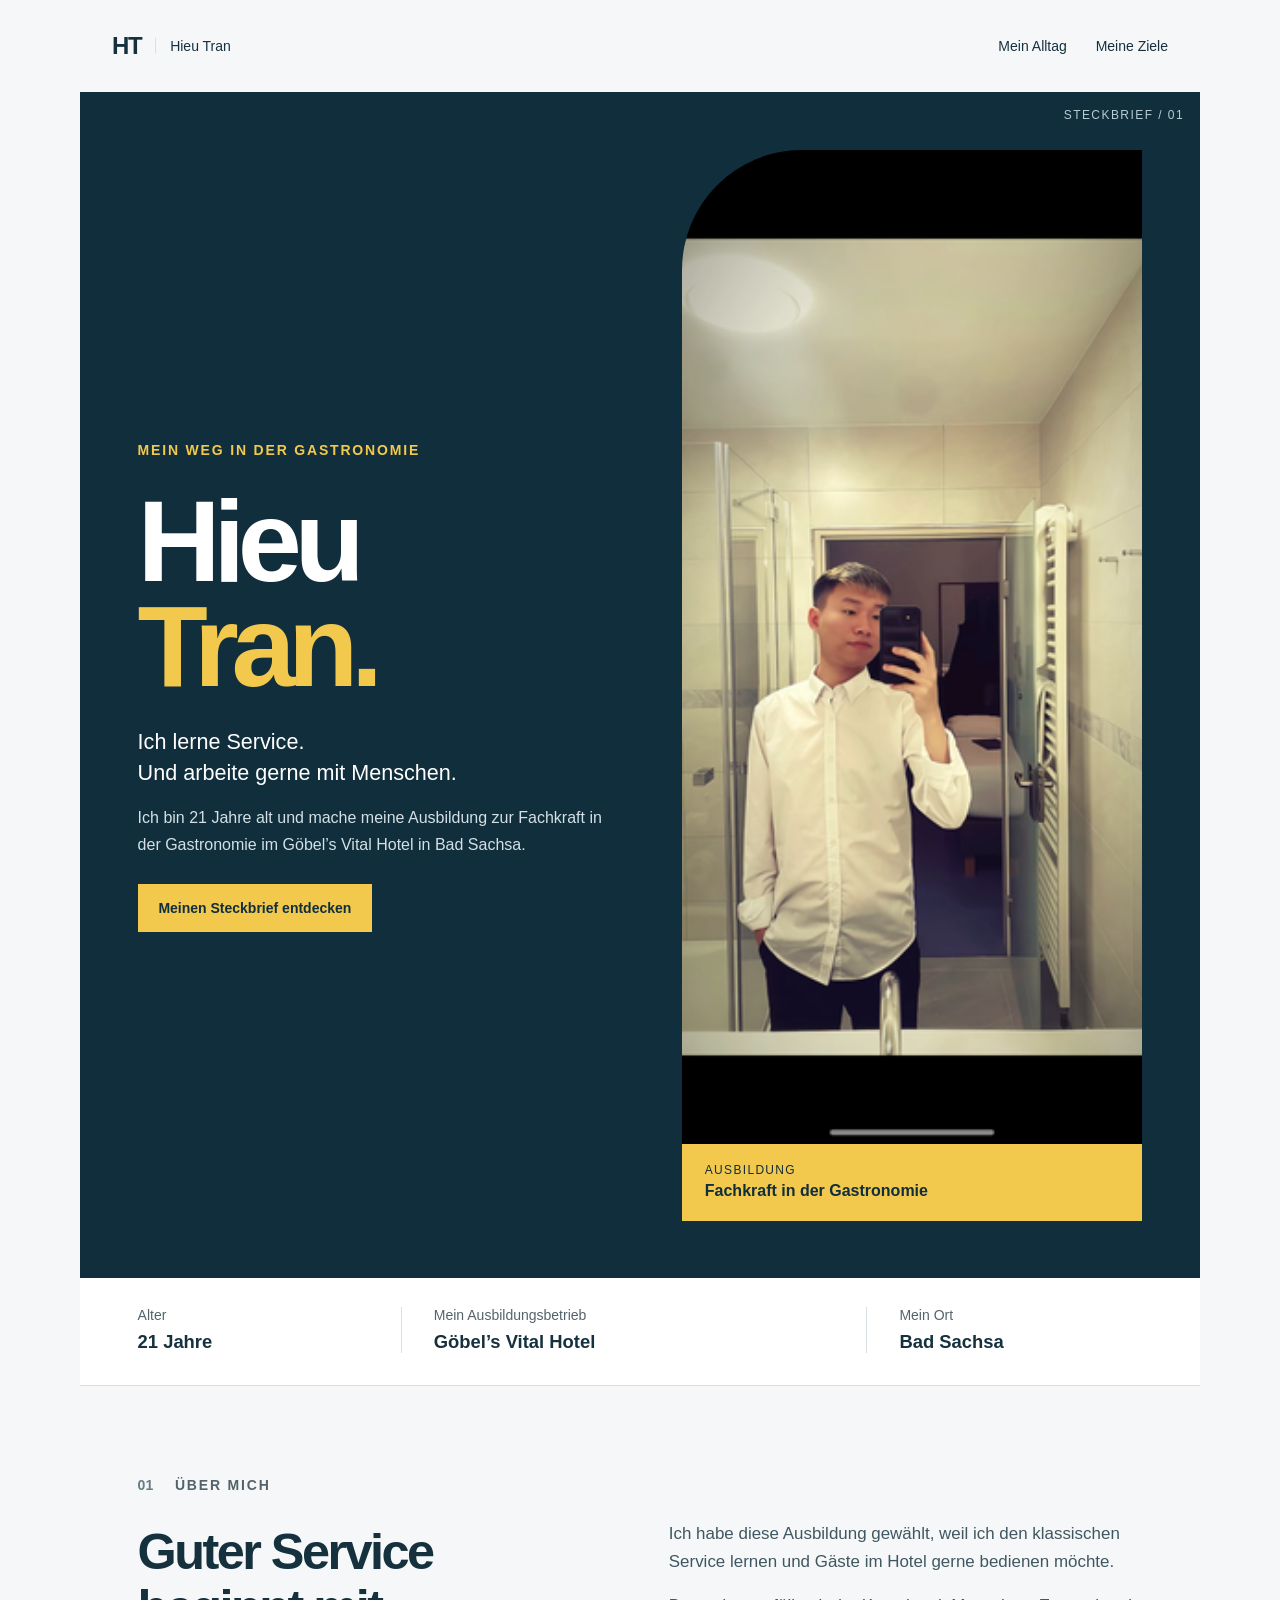
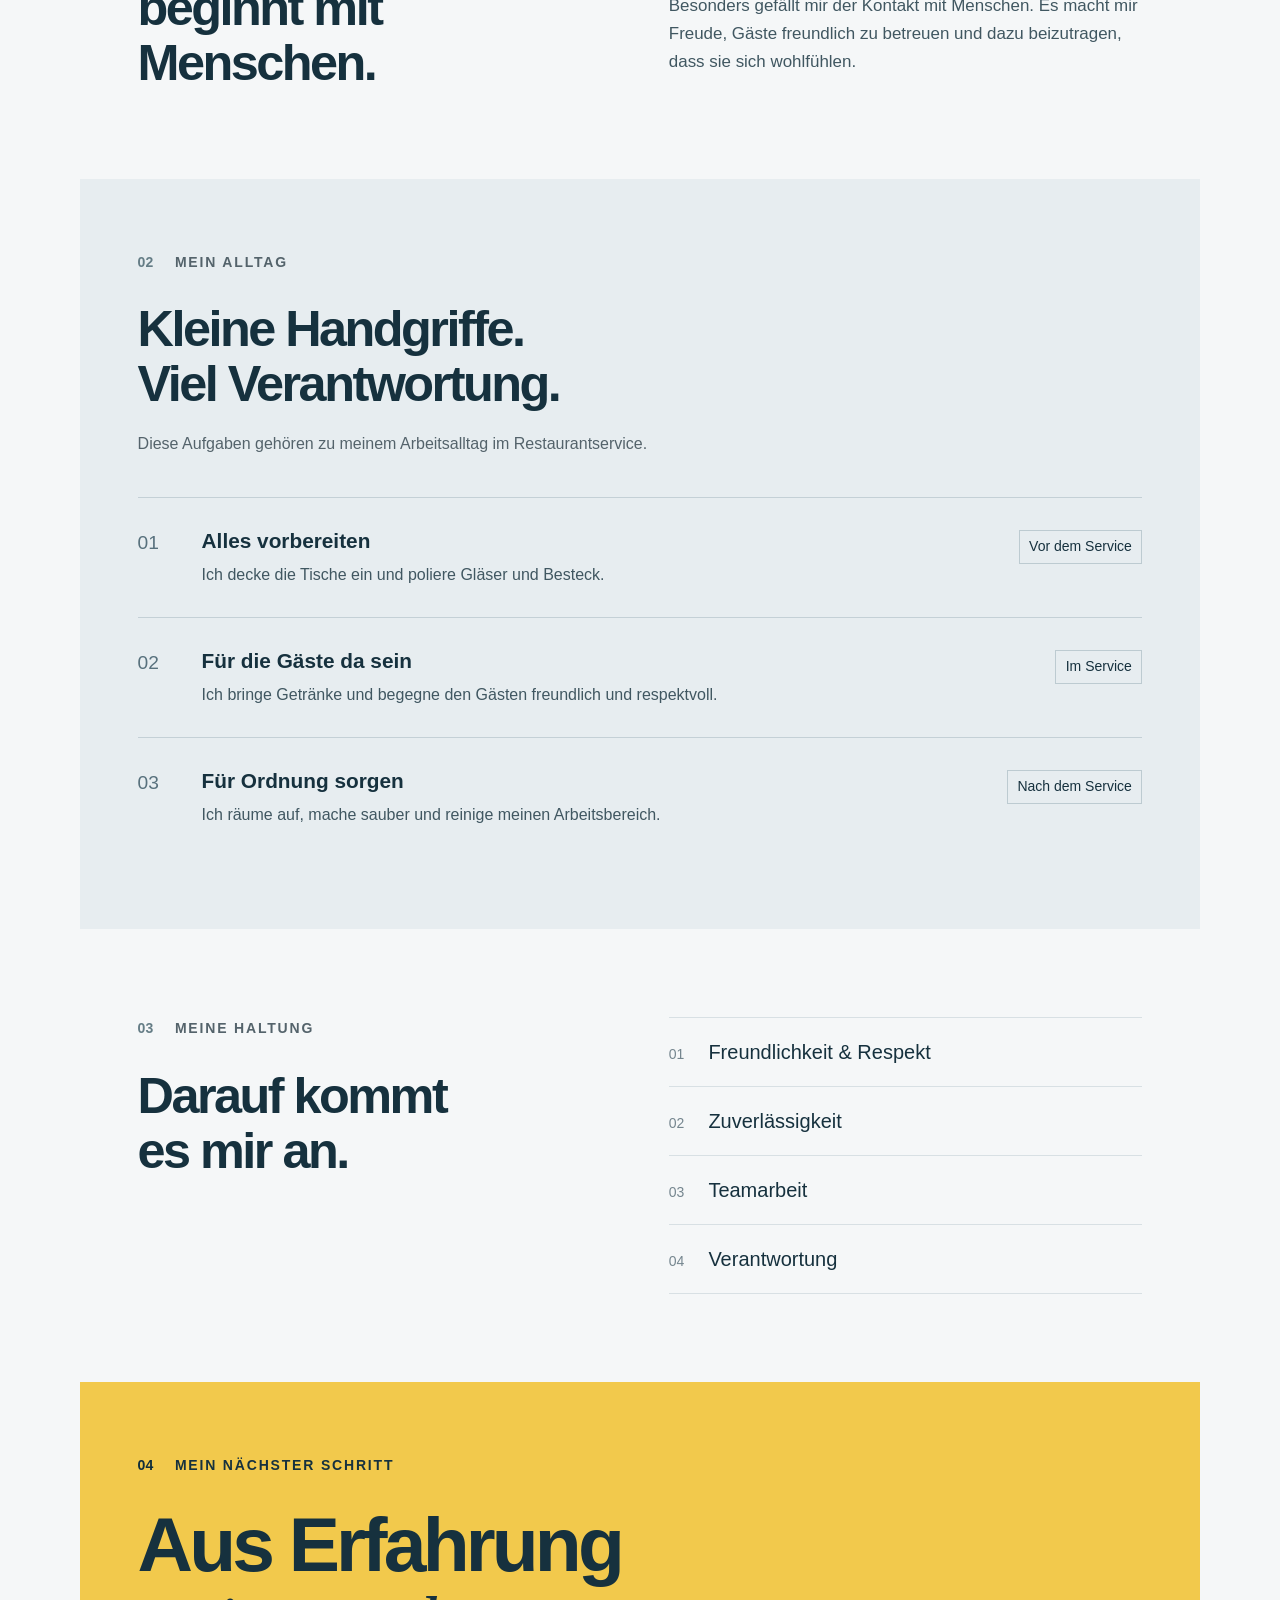
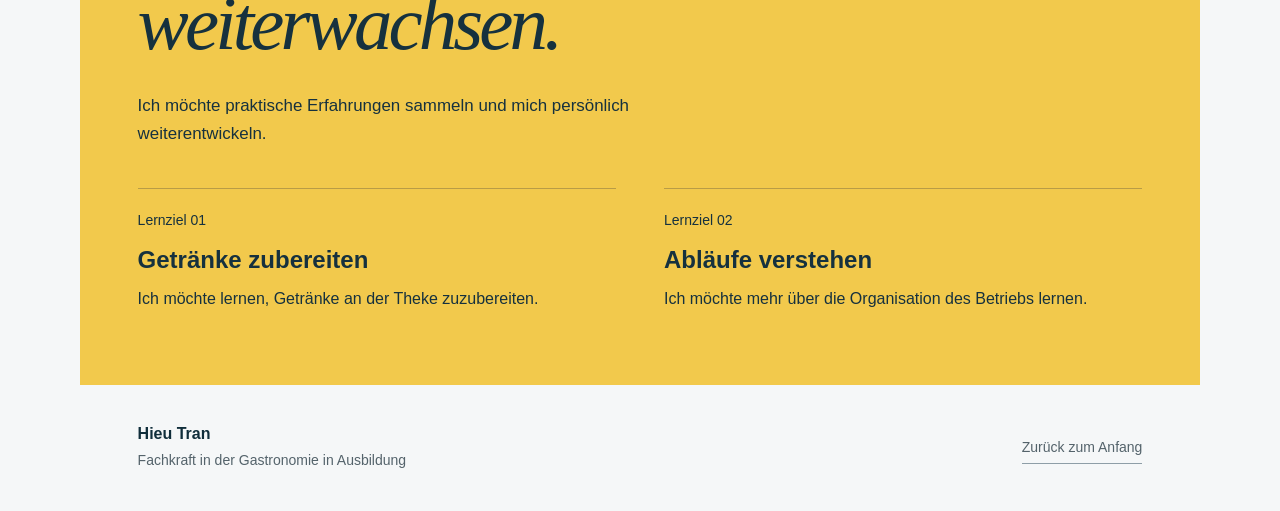
==== hieu-tran/index.html @ f152ce28 "Publish Hieu Tran profile in its own directory" ====
<!doctype html>
<html lang="de">
<head>
  <meta charset="utf-8">
  <meta name="viewport" content="width=device-width, initial-scale=1">
  <meta name="theme-color" content="#102e3b">
  <meta name="description" content="Hieu Tran: mein Weg als Fachkraft in der Gastronomie im Göbel’s Vital Hotel in Bad Sachsa. Mein Alltag, meine Werte und meine Ziele.">
  <meta name="robots" content="noindex, nofollow">
  <title>Hieu Tran · Mein Weg in der Gastronomie</title>
  <link rel="icon" type="image/svg+xml" href="data:image/svg+xml,%3Csvg xmlns='http://www.w3.org/2000/svg' viewBox='0 0 64 64'%3E%3Crect width='64' height='64' rx='12' fill='%23102e3b'/%3E%3Cpath d='M18 15h8v13h12V15h8v34h-8V36H26v13h-8z' fill='%23f2c94c'/%3E%3C/svg%3E">
  <link rel="stylesheet" href="styles.css">
</head>
<body>
  <a class="skip" href="#inhalt">Zum Inhalt</a>
  <header class="masthead">
    <a class="brand" href="#start" aria-label="Hieu Tran, zum Anfang">HT<span>Hieu Tran</span></a>
    <nav aria-label="Seitennavigation"><a href="#alltag">Mein Alltag</a><a href="#ziele">Meine Ziele</a></nav>
  </header>

  <main id="inhalt">
    <section class="hero" id="start" aria-labelledby="name">
      <div class="hero-copy">
        <p class="eyebrow">Mein Weg in der Gastronomie</p>
        <h1 id="name">Hieu<span>Tran.</span></h1>
        <p class="intro">Ich lerne Service.<br>Und arbeite gerne mit Menschen.</p>
        <p class="hero-detail">Ich bin 21 Jahre alt und mache meine Ausbildung zur Fachkraft in der Gastronomie im Göbel’s Vital Hotel in Bad Sachsa.</p>
        <a class="button" href="#ueber-mich">Meinen Steckbrief entdecken</a>
      </div>
      <figure class="portrait">
        <img src="assets/hieu-tran.png" alt="Hieu Tran im weißen Hemd" width="249" height="538" fetchpriority="high">
        <figcaption><span>Ausbildung</span>Fachkraft in der Gastronomie</figcaption>
      </figure>
      <div class="hero-index" aria-hidden="true">STECKBRIEF / 01</div>
    </section>

    <div class="facts" aria-label="Kurz vorgestellt">
      <div><span>Alter</span><strong>21 Jahre</strong></div>
      <div><span>Mein Ausbildungsbetrieb</span><strong>Göbel’s Vital Hotel</strong></div>
      <div><span>Mein Ort</span><strong>Bad Sachsa</strong></div>
    </div>

    <section class="section about" id="ueber-mich" aria-labelledby="about-heading">
      <div class="section-heading"><p class="eyebrow"><span>01</span> Über mich</p><h2 id="about-heading">Guter Service<br>beginnt mit Menschen.</h2></div>
      <div class="about-copy"><p>Ich habe diese Ausbildung gewählt, weil ich den klassischen Service lernen und Gäste im Hotel gerne bedienen möchte.</p><p>Besonders gefällt mir der Kontakt mit Menschen. Es macht mir Freude, Gäste freundlich zu betreuen und dazu beizutragen, dass sie sich wohlfühlen.</p></div>
    </section>

    <section class="daily" id="alltag" aria-labelledby="daily-heading">
      <div class="section-heading"><p class="eyebrow"><span>02</span> Mein Alltag</p><h2 id="daily-heading">Kleine Handgriffe.<br>Viel Verantwortung.</h2><p class="section-intro">Diese Aufgaben gehören zu meinem Arbeitsalltag im Restaurantservice.</p></div>
      <ol class="task-list">
        <li><span class="task-number" aria-hidden="true">01</span><div><h3>Alles vorbereiten</h3><p>Ich decke die Tische ein und poliere Gläser und Besteck.</p></div><span class="phase">Vor dem Service</span></li>
        <li><span class="task-number" aria-hidden="true">02</span><div><h3>Für die Gäste da sein</h3><p>Ich bringe Getränke und begegne den Gästen freundlich und respektvoll.</p></div><span class="phase">Im Service</span></li>
        <li><span class="task-number" aria-hidden="true">03</span><div><h3>Für Ordnung sorgen</h3><p>Ich räume auf, mache sauber und reinige meinen Arbeitsbereich.</p></div><span class="phase">Nach dem Service</span></li>
      </ol>
    </section>

    <section class="section values" aria-labelledby="values-heading">
      <div class="section-heading"><p class="eyebrow"><span>03</span> Meine Haltung</p><h2 id="values-heading">Darauf kommt<br>es mir an.</h2></div>
      <div class="value-list"><div><span>01</span><h3>Freundlichkeit & Respekt</h3></div><div><span>02</span><h3>Zuverlässigkeit</h3></div><div><span>03</span><h3>Teamarbeit</h3></div><div><span>04</span><h3>Verantwortung</h3></div></div>
    </section>

    <section class="goals" id="ziele" aria-labelledby="goals-heading">
      <p class="eyebrow"><span>04</span> Mein nächster Schritt</p>
      <h2 id="goals-heading">Aus Erfahrung<br><em>weiterwachsen.</em></h2>
      <p class="goals-intro">Ich möchte praktische Erfahrungen sammeln und mich persönlich weiterentwickeln.</p>
      <div class="goal-grid"><article><span>Lernziel 01</span><h3>Getränke zubereiten</h3><p>Ich möchte lernen, Getränke an der Theke zuzubereiten.</p></article><article><span>Lernziel 02</span><h3>Abläufe verstehen</h3><p>Ich möchte mehr über die Organisation des Betriebs lernen.</p></article></div>
    </section>
  </main>
  <footer><div><strong>Hieu Tran</strong><span>Fachkraft in der Gastronomie in Ausbildung</span></div><a href="#start">Zurück zum Anfang</a></footer>
</body>
</html>
---- hieu-tran/styles.css ----
@font-face{font-family:ProfileSans;src:local("Arial");font-display:swap}
:root{--navy:#102e3b;--gold:#f2c94c;--paper:#f5f7f8;--ink:#16313e;--muted:#54636b;--line:#d8e0e4;--max:1120px;font-family:ProfileSans,Arial,Helvetica,sans-serif;color:var(--ink);background:var(--paper);font-synthesis:none;scroll-behavior:smooth;scroll-padding-top:5.5rem}
*{box-sizing:border-box}body{margin:0}a{color:inherit;text-decoration:none}img{max-width:100%;display:block}p{line-height:1.65;margin:0 0 1rem}h1,h2,h3{margin:0;text-wrap:balance}a:focus-visible{outline:3px solid #c38900;outline-offset:6px}.skip{position:absolute;top:-80px;left:1rem;padding:1rem;background:var(--gold);z-index:10}.skip:focus{top:1rem}
.masthead{max-width:var(--max);margin:auto;min-height:92px;display:flex;align-items:center;justify-content:space-between;padding:1rem 2rem}.brand{display:flex;gap:14px;align-items:center;font-size:1.5rem;font-weight:800;letter-spacing:-.06em}.brand span{font-size:.875rem;letter-spacing:0;font-weight:500;padding-left:14px;border-left:1px solid var(--line)}nav{display:flex;gap:1.8rem;font-size:.875rem}nav a{padding:.5rem 0;border-bottom:1px solid transparent}nav a:hover{border-color:var(--navy)}
.hero{background:var(--navy);color:white;max-width:var(--max);margin:0 auto;display:grid;grid-template-columns:1.08fr 1fr;position:relative;padding:3.6rem;gap:3rem;align-items:center;isolation:isolate}.eyebrow{font-size:.875rem;font-weight:600;letter-spacing:.13em;text-transform:uppercase;margin-bottom:1.7rem}.hero .eyebrow{color:var(--gold)}.hero h1{font-size:clamp(4rem,9vw,8.5rem);line-height:.91;letter-spacing:-.065em;font-weight:800}.hero h1 span{display:block;color:var(--gold)}.intro{font-size:1.35rem;line-height:1.4;margin:1.8rem 0 1rem;font-weight:500}.hero-detail{font-size:1rem;color:#d4e0e6;max-width:30rem;line-height:1.7}.button{display:inline-block;background:var(--gold);color:var(--navy);font-size:.875rem;font-weight:700;padding:1rem 1.3rem;margin-top:.6rem;min-height:48px}.button:hover{background:#ffda69}.portrait{margin:0;align-self:stretch;display:flex;flex-direction:column;position:relative;min-width:0}.portrait img{width:100%;height:490px;object-fit:cover;object-position:center 48%;flex:1;min-height:0;border-radius:120px 0 0 0}.portrait figcaption{background:var(--gold);color:var(--navy);padding:1.1rem 1.4rem;font-size:1rem;font-weight:700;line-height:1.5}.portrait figcaption span{display:block;font-size:.75rem;letter-spacing:.11em;text-transform:uppercase;font-weight:400}.hero-index{position:absolute;right:1rem;top:1rem;font-size:.75rem;letter-spacing:.12em;color:#b8ccd5}
.facts{max-width:var(--max);margin:auto;padding:1.8rem 3.6rem 2rem;background:white;display:grid;grid-template-columns:.65fr 1.2fr .75fr;gap:1.5rem;border-bottom:1px solid var(--line)}.facts div+div{border-left:1px solid var(--line);padding-left:2rem}.facts span{display:block;font-size:.875rem;color:var(--muted);margin-bottom:.5rem}.facts strong{font-size:1.15rem;font-weight:600}
.section{max-width:var(--max);margin:auto;padding:5.5rem 3.6rem;display:grid;grid-template-columns:1fr 1fr;gap:3.6rem}.section-heading .eyebrow{color:var(--muted)}.eyebrow span{color:#657d86;margin-right:1rem;letter-spacing:0}.section h2,.daily h2{font-size:clamp(2rem,4vw,3.15rem);line-height:1.1;letter-spacing:-.05em;font-weight:600}.about-copy{padding-top:2.9rem;font-size:1.06rem;color:#405761}.about-copy p+p{margin-bottom:0}.daily{max-width:var(--max);margin:auto;background:#e7edf0;padding:4.5rem 3.6rem}.daily .section-heading{max-width:40rem}.section-intro{margin:1.2rem 0 2.5rem;color:var(--muted);max-width:34rem;font-size:1rem}.task-list{list-style:none;padding:0;margin:0}.task-list li{padding:1.8rem 0;border-top:1px solid #c4d0d6;display:grid;grid-template-columns:3rem 1fr auto;gap:1rem;align-items:start}.task-number{font-size:1.2rem;color:#58717d;font-variant-numeric:tabular-nums;line-height:1.7}.task-list h3{font-size:1.3rem;margin-bottom:.5rem;font-weight:600;line-height:1.3}.task-list p{color:#405761;margin:0;max-width:33rem;font-size:1rem}.phase{font-size:.875rem;padding:.35rem .6rem;border:1px solid #bdcbd1;white-space:nowrap;line-height:1.5;margin-top:.15rem}.value-list{border-top:1px solid var(--line);align-self:center}.value-list div{display:flex;gap:1.5rem;align-items:baseline;padding:1.25rem 0;border-bottom:1px solid var(--line)}.value-list span{font-size:.875rem;color:#74858e}.value-list h3{font-size:1.25rem;line-height:1.4;font-weight:500}
.goals{max-width:var(--max);margin:auto;background:var(--gold);padding:4.5rem 3.6rem}.goals .eyebrow span{color:var(--navy)}.goals h2{font-size:clamp(2.6rem,6vw,4.8rem);line-height:1.02;letter-spacing:-.05em;font-weight:600}.goals h2 em{font-family:Georgia,"Times New Roman",serif;font-weight:400}.goals-intro{margin:1.8rem 0 2.5rem;max-width:35rem;font-size:1.06rem}.goal-grid{display:grid;grid-template-columns:1fr 1fr;gap:3rem}.goal-grid article{border-top:1px solid #b99c46;padding-top:1.4rem}.goal-grid article>span{font-size:.875rem;display:block;margin-bottom:1.1rem}.goal-grid h3{font-size:1.5rem;line-height:1.25;font-weight:600;margin-bottom:.7rem}.goal-grid p{margin:0;font-size:1rem;max-width:27rem}
footer{max-width:var(--max);margin:auto;display:flex;justify-content:space-between;align-items:center;padding:2.5rem 3.6rem;gap:2rem;font-size:.875rem;color:var(--muted)}footer strong{display:block;font-size:1rem;color:var(--navy);margin-bottom:.45rem}footer a{border-bottom:1px solid #8e9ea7;padding:.5rem 0;white-space:nowrap}footer span{line-height:1.5}
@media(min-width:1600px){:root{--max:1280px}.hero{padding:4.5rem}.portrait img{height:540px}}
@media(max-width:800px){.masthead{min-height:78px;padding:1rem 1.5rem}.hero{padding:3rem 2rem;gap:2rem}.hero h1{font-size:6rem}.portrait img{height:100%;max-height:520px}.hero .eyebrow{font-size:.75rem}.intro{font-size:1.2rem}.facts{padding:1.7rem 2rem}.facts div+div{padding-left:1.5rem}.facts strong{font-size:1rem}.section{padding:4rem 2rem;gap:2rem}.daily,.goals{padding:3.5rem 2rem}.task-list li{grid-template-columns:2.4rem 1fr}.phase{grid-column:2;justify-self:start}.about-copy{padding-top:2.7rem}.goal-grid{gap:2rem}footer{padding:2rem}}
@media(max-width:600px){:root{scroll-padding-top:1rem}.masthead{padding:1rem 1.25rem;min-height:75px}.brand span{display:none}nav{gap:1.1rem;font-size:.875rem}.hero{grid-template-columns:1fr;padding:2.75rem 1.5rem 1.5rem;gap:2rem}.hero h1{font-size:clamp(4.5rem,23vw,7rem)}.hero h1 span{display:block;margin-left:0}.hero .eyebrow{font-size:.8rem;max-width:75%;line-height:1.5;margin-bottom:1.8rem;letter-spacing:.08em}.hero-index{font-size:.75rem;top:1.2rem;right:1.5rem}.intro{font-size:1.4rem;margin:1.4rem 0 .9rem}.hero-detail{max-width:35rem}.button{margin-top:.4rem}.portrait{max-width:100%;display:block}.portrait img{height:330px;object-position:center 41%;border-radius:100px 0 0 0}.portrait figcaption{padding:.9rem 1.2rem}.facts{padding:1.5rem;grid-template-columns:1fr 1fr;gap:1.25rem}.facts div:nth-child(2){grid-column:1 / -1;grid-row:2;border:0;border-top:1px solid var(--line);padding:1rem 0 0}.facts div:nth-child(3){padding-left:1.25rem}.facts span{font-size:.8rem;margin-bottom:.35rem}.facts strong{font-size:1rem}.section{grid-template-columns:1fr;padding:3.5rem 1.5rem;gap:1.6rem}.section h2,.daily h2{font-size:2.3rem}.eyebrow{font-size:.8rem;letter-spacing:.09em;margin-bottom:1.3rem}.about-copy{padding:0;font-size:1rem}.daily,.goals{padding:3rem 1.5rem}.section-intro{margin:1.2rem 0 2rem}.task-list li{gap:.7rem;grid-template-columns:2rem 1fr;padding:1.5rem 0}.task-list h3{font-size:1.2rem}.task-list p{font-size:1rem}.task-number{font-size:1rem}.phase{font-size:.8rem;white-space:normal}.value-list h3{font-size:1.15rem}.value-list div{padding:1.05rem 0}.goals h2{font-size:clamp(2.45rem,11vw,3.8rem)}.goals-intro{font-size:1rem;margin:1.5rem 0 2rem}.goal-grid{grid-template-columns:1fr;gap:1.7rem}.goal-grid h3{font-size:1.35rem}.goal-grid article>span{margin-bottom:.85rem}footer{padding:2rem 1.5rem;display:block}footer a{display:inline-block;margin-top:1rem;white-space:normal}}
@media(max-width:360px){.hero h1 span{display:block;margin-left:0}.hero h1{font-size:5.4rem}.hero .eyebrow{max-width:100%}.hero-index{display:none}.facts{grid-template-columns:1fr}.facts div:nth-child(2){grid-column:auto;grid-row:auto}.facts div:nth-child(3){padding-left:0;border-left:0}}
@media(prefers-reduced-motion:reduce){:root{scroll-behavior:auto}}
@media print{.masthead,nav,.button,.hero-index,footer a{display:none}.hero,.facts,.section,.daily,.goals,footer{max-width:none;break-inside:avoid}.hero{color:#102e3b;background:white;padding:2rem}.hero h1 span,.hero .eyebrow,.hero-detail{color:#102e3b}.portrait img{height:300px}.section,.daily,.goals{padding:2rem;background:white}body{background:white}}
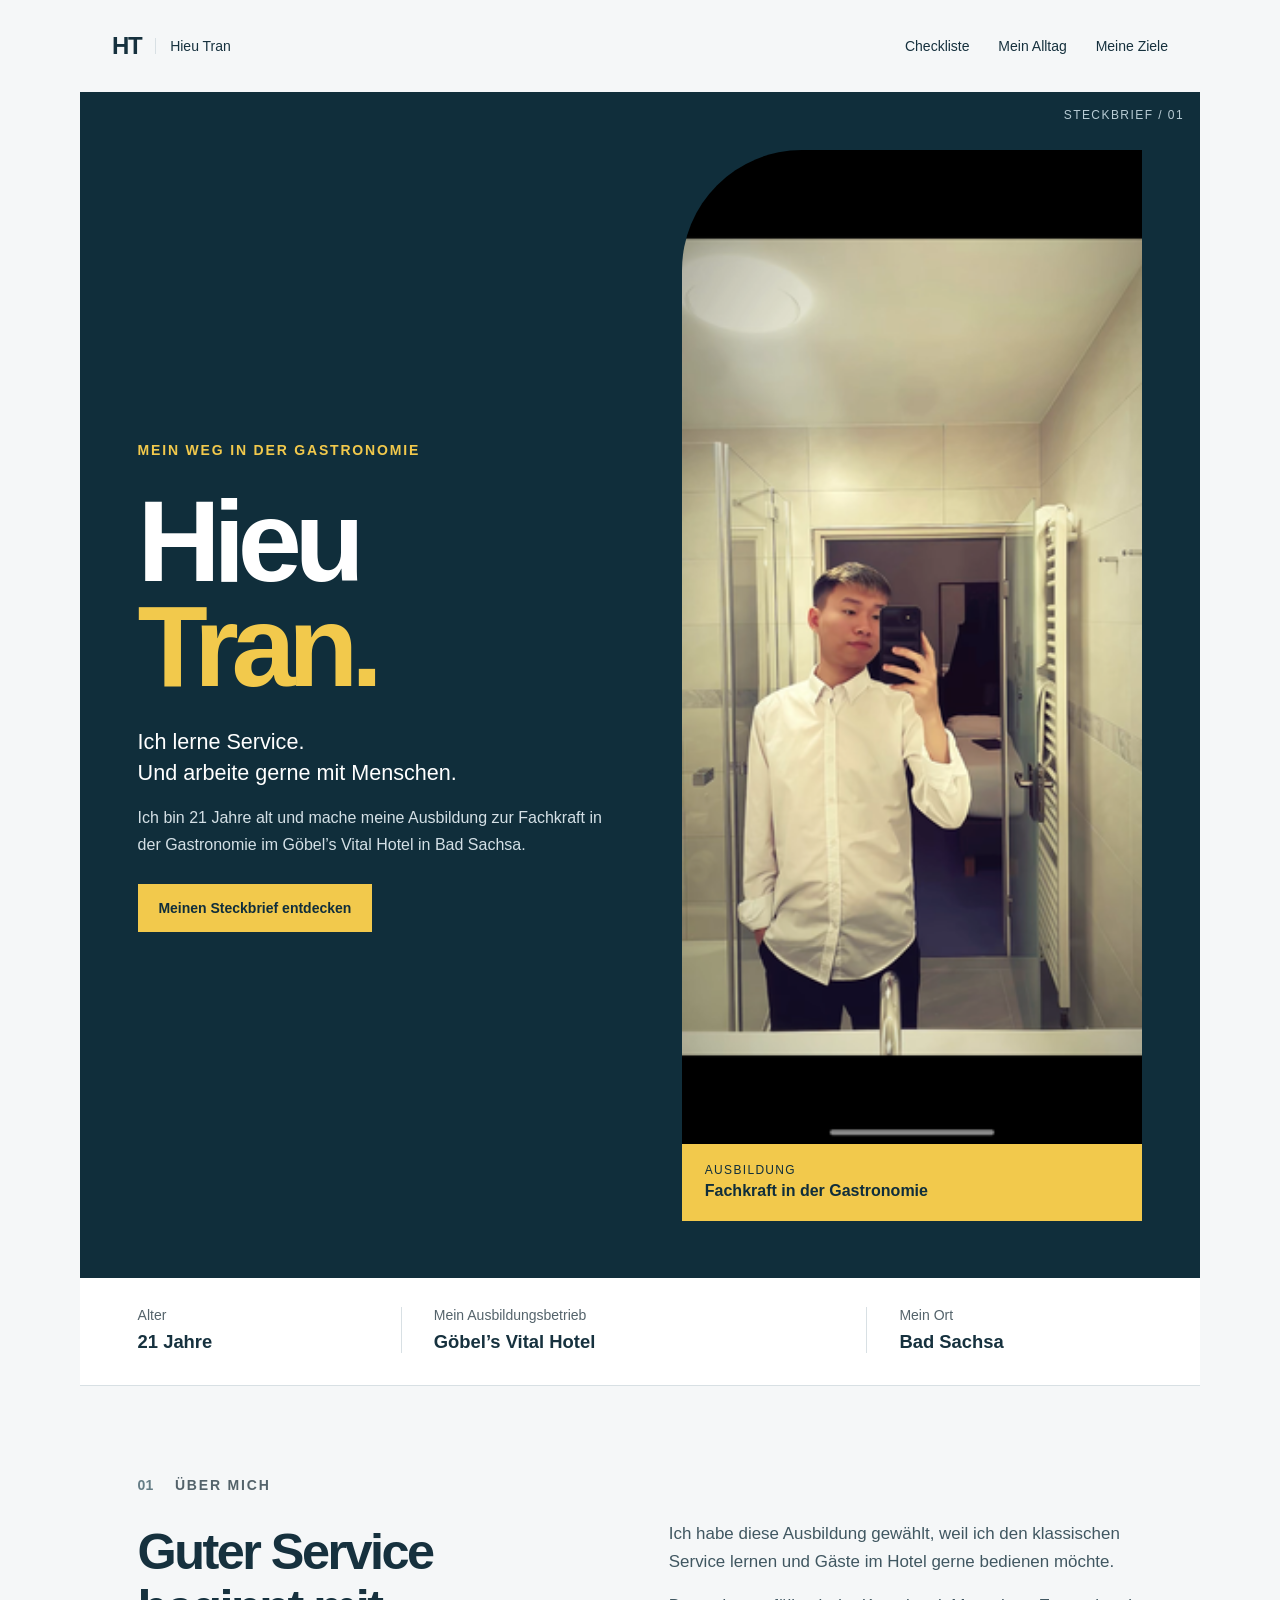
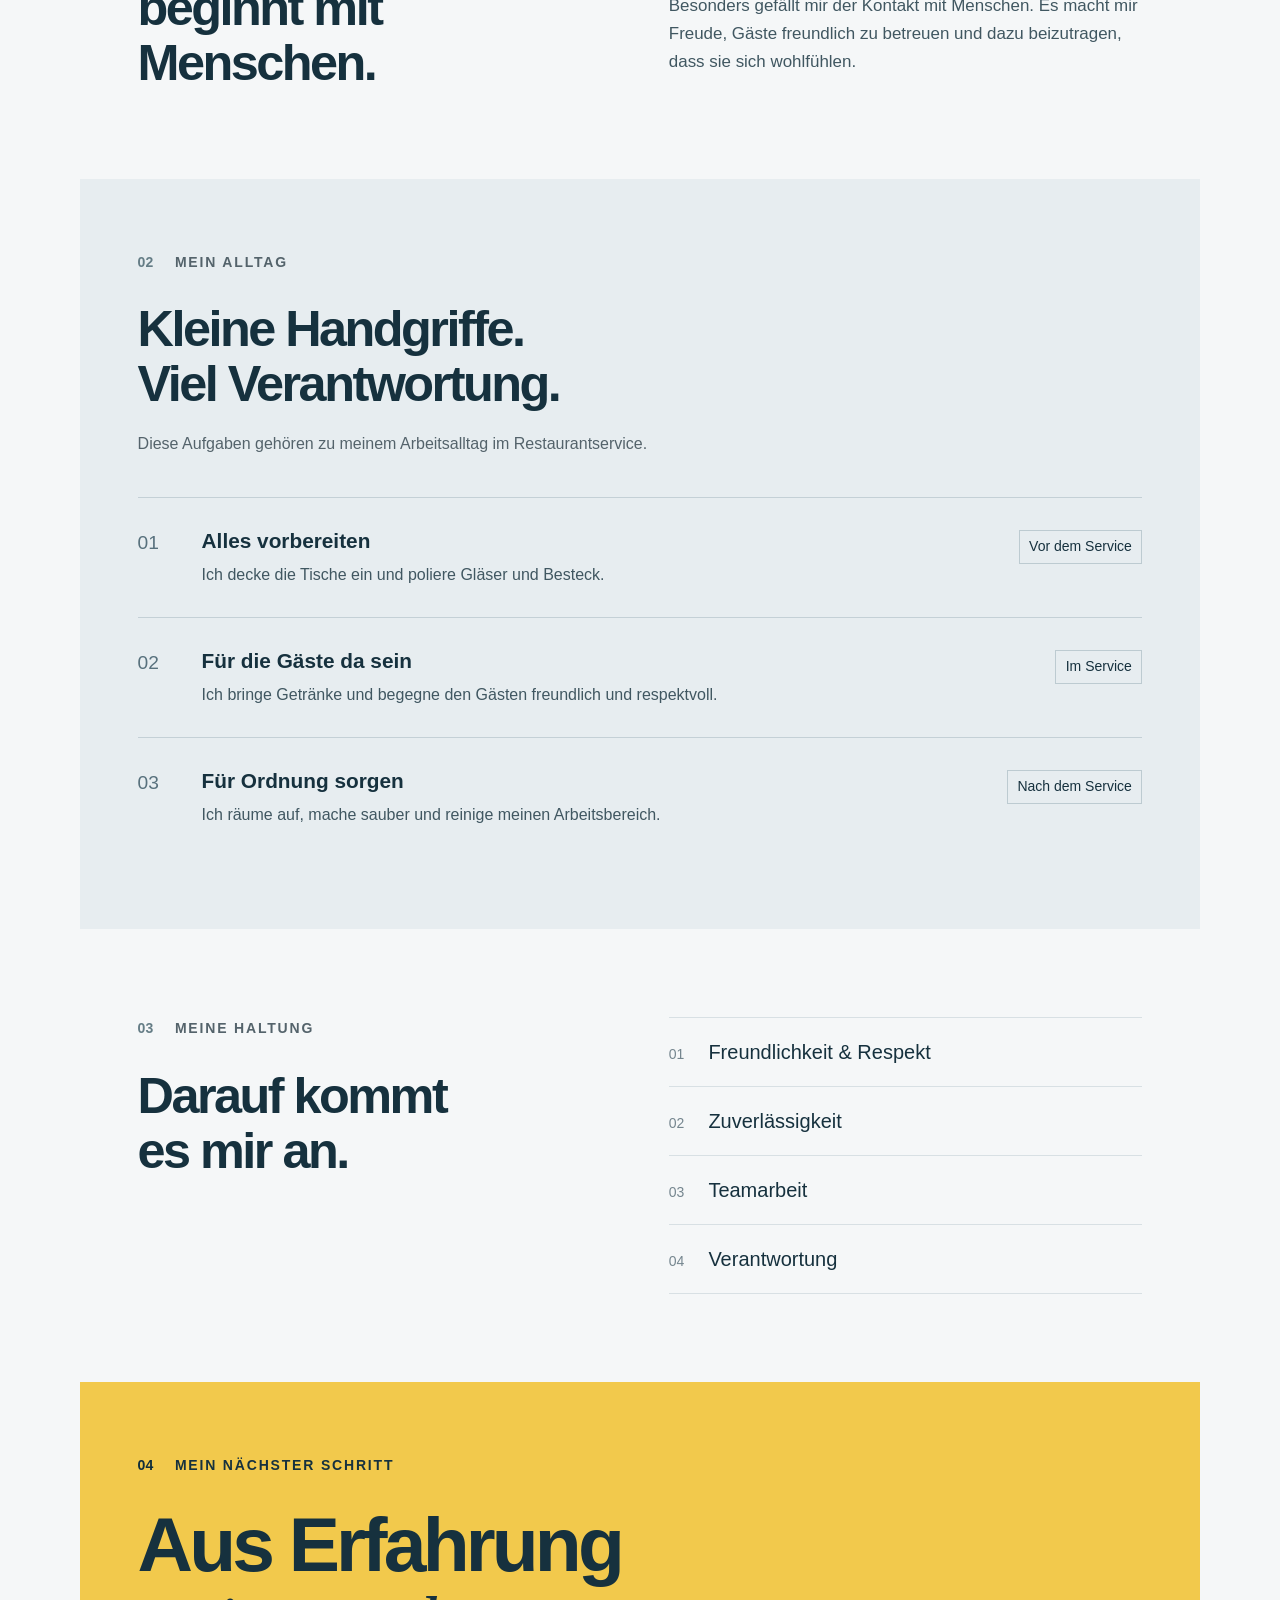
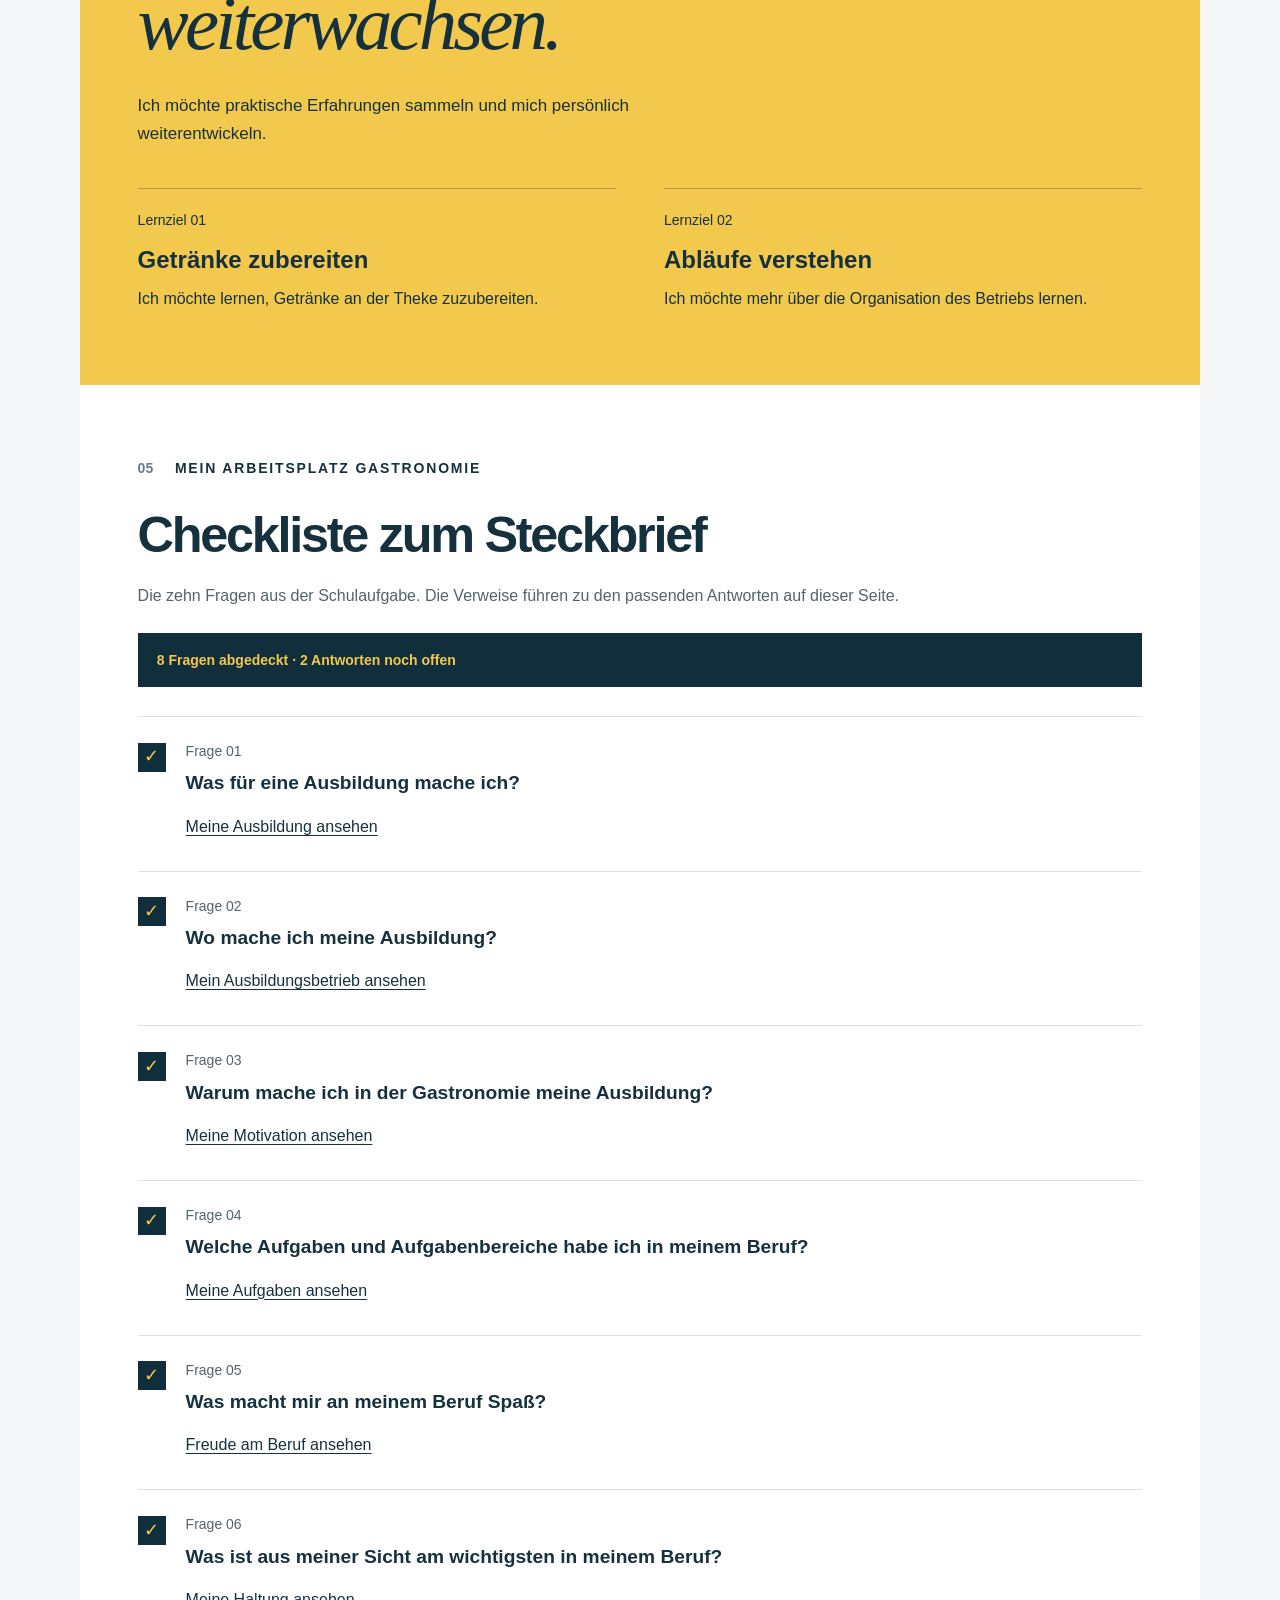
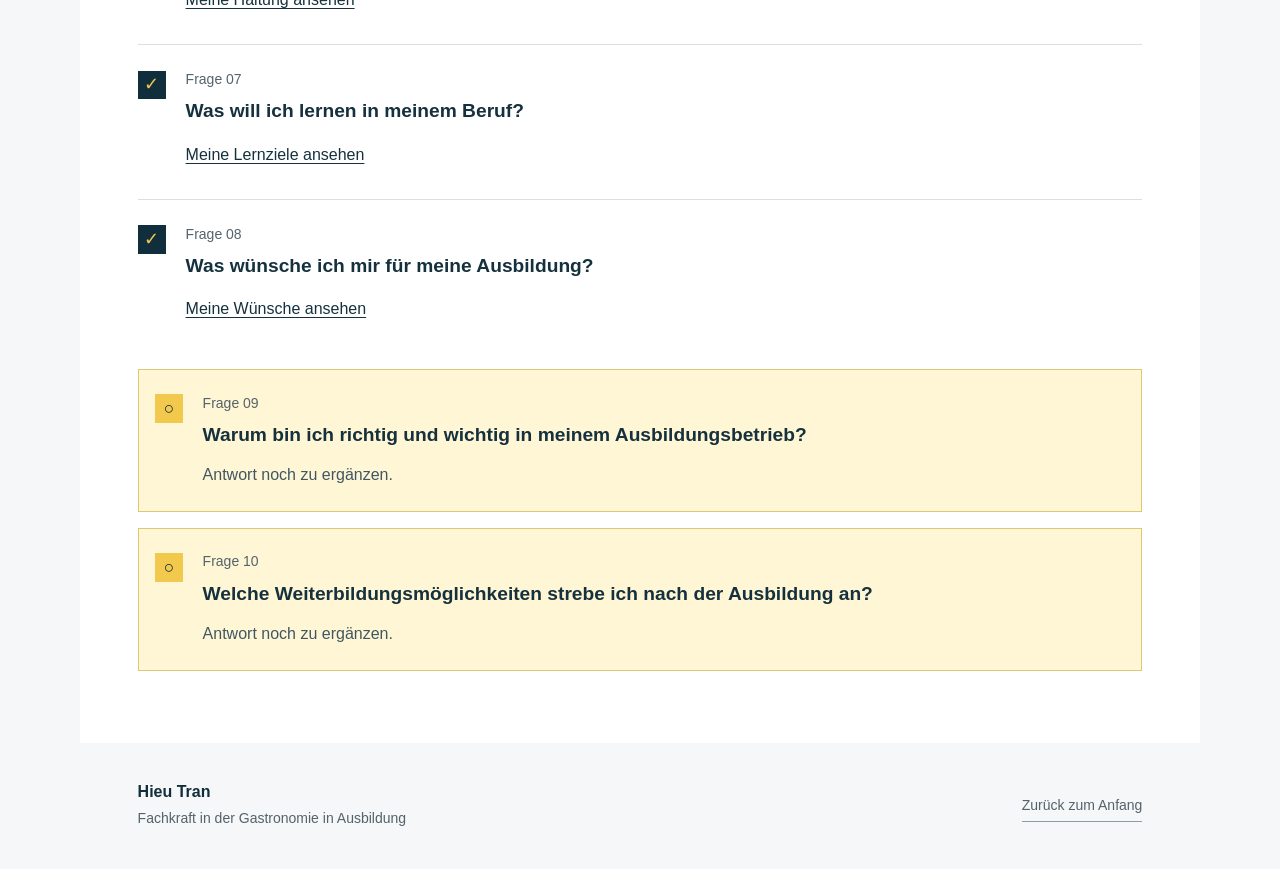
==== commit 5a1fb568: "Add school checklist questions linking to existing public answers" ====
--- a/hieu-tran/index.html
+++ b/hieu-tran/index.html
@@ -9,12 +9,30 @@
   <title>Hieu Tran · Mein Weg in der Gastronomie</title>
   <link rel="icon" type="image/svg+xml" href="data:image/svg+xml,%3Csvg xmlns='http://www.w3.org/2000/svg' viewBox='0 0 64 64'%3E%3Crect width='64' height='64' rx='12' fill='%23102e3b'/%3E%3Cpath d='M18 15h8v13h12V15h8v34h-8V36H26v13h-8z' fill='%23f2c94c'/%3E%3C/svg%3E">
   <link rel="stylesheet" href="styles.css">
+<style>
+.masthead{gap:1rem;flex-wrap:wrap}.masthead nav{flex-wrap:wrap}
+.school-checklist{max-width:var(--max);margin:auto;padding:4.5rem 3.6rem;background:#fff}
+.school-checklist h2{font-size:clamp(2rem,4vw,3.15rem);line-height:1.12;letter-spacing:-.045em}
+.checklist-lead{margin:1.2rem 0 1.5rem;color:var(--muted);font-size:1rem}
+.checklist-status{padding:1rem 1.2rem;background:var(--navy);color:var(--gold);font-size:.875rem;line-height:1.6}
+.school-questions{list-style:none;padding:0;margin:1.8rem 0 0}
+.school-question{display:grid;grid-template-columns:2rem minmax(0,1fr);gap:1rem;padding:1.5rem 0;border-top:1px solid var(--line)}
+.question-state{display:flex;align-items:center;justify-content:center;width:1.8rem;height:1.8rem;background:var(--navy);color:var(--gold);font-size:1.1rem;line-height:1;margin-top:.1rem}
+.question-label{font-size:.875rem;color:var(--muted);margin:0 0 .45rem;line-height:1.5}
+.school-question h3{font-size:1.2rem;line-height:1.45;font-weight:600;max-width:48rem}
+.question-answer{margin:.8rem 0 0;font-size:1rem;line-height:1.7;color:#405761}
+.answer-link{display:inline-block;margin-top:.6rem;padding:.5rem 0;text-decoration:underline;text-underline-offset:.2em;font-size:1rem;line-height:1.5}
+.school-question.is-open{background:#fff6d5;padding:1.4rem 1rem;margin-top:1rem;border:1px solid #ddc873}.is-open .question-state{background:var(--gold);color:var(--navy)}
+@media(max-width:800px){.school-checklist{padding:3.5rem 2rem}}
+@media(max-width:600px){.school-checklist{padding:3rem 1.5rem}.school-question{gap:.7rem;grid-template-columns:1.8rem minmax(0,1fr)}.school-question h3{font-size:1.08rem}.masthead nav{gap:.75rem}.school-question.is-open{padding:1rem .75rem}}
+@media print{.school-checklist{max-width:none;padding:2rem}.school-question{break-inside:avoid}}
+</style>
 </head>
 <body>
   <a class="skip" href="#inhalt">Zum Inhalt</a>
   <header class="masthead">
     <a class="brand" href="#start" aria-label="Hieu Tran, zum Anfang">HT<span>Hieu Tran</span></a>
-    <nav aria-label="Seitennavigation"><a href="#alltag">Mein Alltag</a><a href="#ziele">Meine Ziele</a></nav>
+    <nav aria-label="Seitennavigation"><a href="#checkliste">Checkliste</a><a href="#alltag">Mein Alltag</a><a href="#ziele">Meine Ziele</a></nav>
   </header>
 
   <main id="inhalt">
@@ -64,6 +82,25 @@
       <p class="goals-intro">Ich möchte praktische Erfahrungen sammeln und mich persönlich weiterentwickeln.</p>
       <div class="goal-grid"><article><span>Lernziel 01</span><h3>Getränke zubereiten</h3><p>Ich möchte lernen, Getränke an der Theke zuzubereiten.</p></article><article><span>Lernziel 02</span><h3>Abläufe verstehen</h3><p>Ich möchte mehr über die Organisation des Betriebs lernen.</p></article></div>
     </section>
+
+    <section class="school-checklist" id="checkliste" aria-labelledby="checklist-heading">
+      <p class="eyebrow"><span>05</span> Mein Arbeitsplatz Gastronomie</p>
+      <h2 id="checklist-heading">Checkliste zum Steckbrief</h2>
+      <p class="checklist-lead">Die zehn Fragen aus der Schulaufgabe. Die Verweise führen zu den passenden Antworten auf dieser Seite.</p>
+      <p class="checklist-status"><strong>8 Fragen abgedeckt · 2 Antworten noch offen</strong></p>
+      <ol class="school-questions">
+        <li class="school-question"><span class="question-state" aria-label="Inhalt vorhanden">✓</span><div><p class="question-label">Frage 01</p><h3>Was für eine Ausbildung mache ich?</h3><a class="answer-link" href="#start">Meine Ausbildung ansehen</a></div></li>
+        <li class="school-question"><span class="question-state" aria-label="Inhalt vorhanden">✓</span><div><p class="question-label">Frage 02</p><h3>Wo mache ich meine Ausbildung?</h3><a class="answer-link" href="#start">Mein Ausbildungsbetrieb ansehen</a></div></li>
+        <li class="school-question"><span class="question-state" aria-label="Inhalt vorhanden">✓</span><div><p class="question-label">Frage 03</p><h3>Warum mache ich in der Gastronomie meine Ausbildung?</h3><a class="answer-link" href="#ueber-mich">Meine Motivation ansehen</a></div></li>
+        <li class="school-question"><span class="question-state" aria-label="Inhalt vorhanden">✓</span><div><p class="question-label">Frage 04</p><h3>Welche Aufgaben und Aufgabenbereiche habe ich in meinem Beruf?</h3><a class="answer-link" href="#alltag">Meine Aufgaben ansehen</a></div></li>
+        <li class="school-question"><span class="question-state" aria-label="Inhalt vorhanden">✓</span><div><p class="question-label">Frage 05</p><h3>Was macht mir an meinem Beruf Spaß?</h3><a class="answer-link" href="#ueber-mich">Freude am Beruf ansehen</a></div></li>
+        <li class="school-question"><span class="question-state" aria-label="Inhalt vorhanden">✓</span><div><p class="question-label">Frage 06</p><h3>Was ist aus meiner Sicht am wichtigsten in meinem Beruf?</h3><a class="answer-link" href="#values-heading">Meine Haltung ansehen</a></div></li>
+        <li class="school-question"><span class="question-state" aria-label="Inhalt vorhanden">✓</span><div><p class="question-label">Frage 07</p><h3>Was will ich lernen in meinem Beruf?</h3><a class="answer-link" href="#ziele">Meine Lernziele ansehen</a></div></li>
+        <li class="school-question"><span class="question-state" aria-label="Inhalt vorhanden">✓</span><div><p class="question-label">Frage 08</p><h3>Was wünsche ich mir für meine Ausbildung?</h3><a class="answer-link" href="#ziele">Meine Wünsche ansehen</a></div></li>
+        <li class="school-question is-open"><span class="question-state" aria-label="Antwort noch offen">○</span><div><p class="question-label">Frage 09</p><h3>Warum bin ich richtig und wichtig in meinem Ausbildungsbetrieb?</h3><p class="question-answer">Antwort noch zu ergänzen.</p></div></li>
+        <li class="school-question is-open"><span class="question-state" aria-label="Antwort noch offen">○</span><div><p class="question-label">Frage 10</p><h3>Welche Weiterbildungsmöglichkeiten strebe ich nach der Ausbildung an?</h3><p class="question-answer">Antwort noch zu ergänzen.</p></div></li>
+      </ol>
+    </section>
   </main>
   <footer><div><strong>Hieu Tran</strong><span>Fachkraft in der Gastronomie in Ausbildung</span></div><a href="#start">Zurück zum Anfang</a></footer>
 </body>
